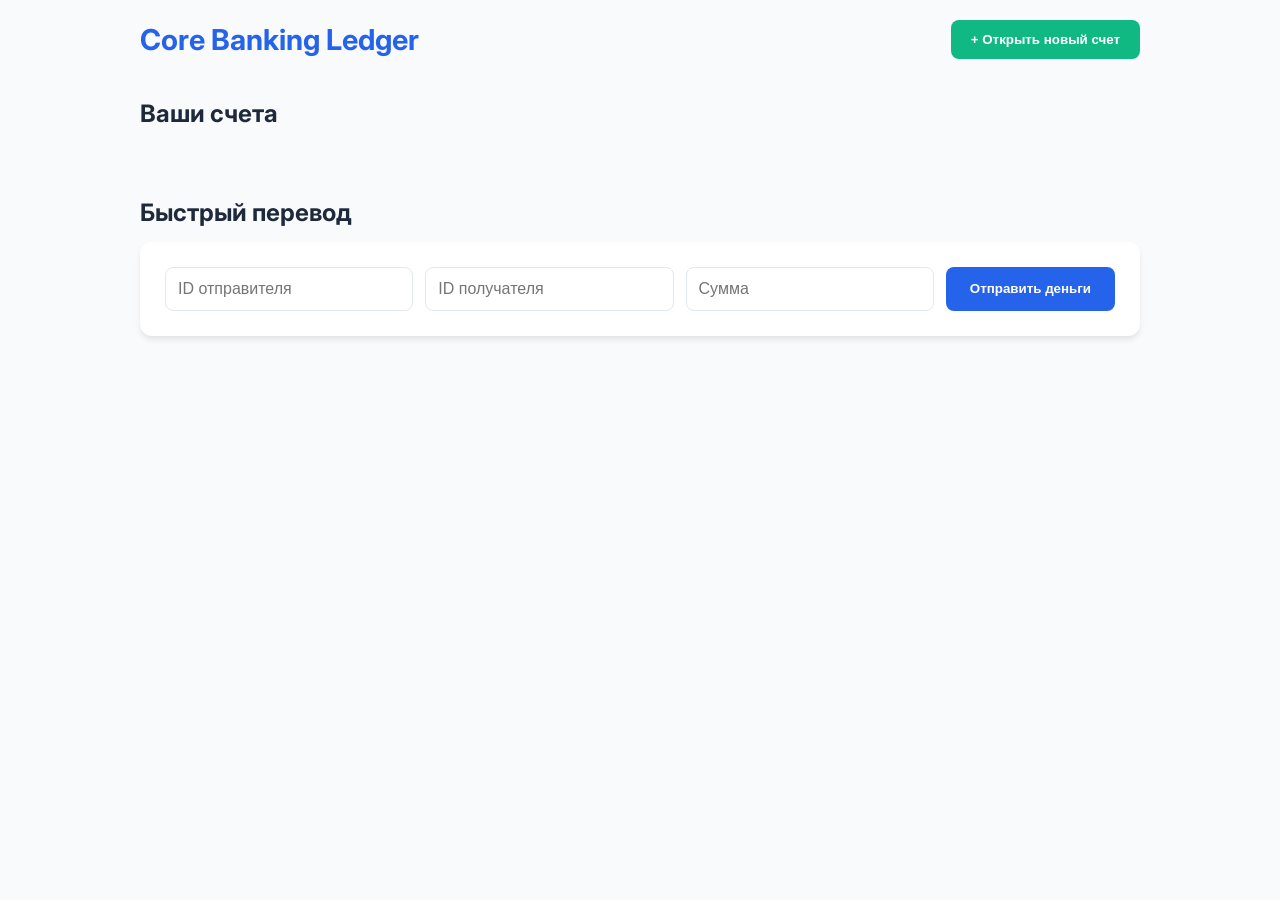
==== static/index.html @ 8a7ff7f7 "first commit" ====
<!DOCTYPE html>
<html lang="ru">
<head>
    <meta charset="UTF-8">
    <meta name="viewport" content="width=device-width, initial-scale=1.0">
    <title>Core Banking Ledger</title>
    <link rel="stylesheet" href="/static/style.css">
    <link href="https://fonts.googleapis.com/css2?family=Inter:wght@400;600;700&display=swap" rel="stylesheet">
</head>
<body>
    <div class="container">
        <header>
            <h1>Core Banking Ledger</h1>
            <button class="add-account-btn" onclick="openModal()">+ Открыть новый счет</button>
        </header>

        <section>
            <h2>Ваши счета</h2>
            <div id="accounts-list" class="accounts-grid">
                <!-- Сюда JS вставит карточки -->
            </div>
        </section>

        <section class="transfer-section">
            <h2>Быстрый перевод</h2>
            <div class="transfer-card">
                <input type="number" id="from-id" placeholder="ID отправителя">
                <input type="number" id="to-id" placeholder="ID получателя">
                <input type="number" id="amount" placeholder="Сумма">
                <button onclick="makeTransfer()">Отправить деньги</button>
            </div>
        </section>
    </div>

    <!-- Всплывающее окно -->
    <div id="modal" class="modal-overlay">
        <div class="modal-content">
            <h3>Открытие нового счета</h3>
            <p>Введите имя и фамилию владельца:</p>
            <input type="text" id="new-owner-name" placeholder="Ivan Ivanov">
            <div class="modal-actions">
                <button onclick="closeModal()" class="cancel-btn">Отмена</button>
                <button onclick="createAccount()" class="confirm-btn">Создать счет</button>
            </div>
        </div>
    </div>

    <script src="/static/script.js"></script>
</body>
</html>
---- static/style.css ----
/* Базовые настройки */
* {
    box-sizing: border-box;
}

body {
    font-family: 'Inter', sans-serif;
    background-color: #f8fafc;
    color: #1e293b;
    margin: 0;
    padding: 20px;
}

.container {
    max-width: 1000px;
    margin: 0 auto;
}

/* Шапка сайта */
header {
    display: flex;
    justify-content: space-between;
    align-items: center;
    margin-bottom: 40px;
}

header h1 {
    color: #2563eb;
    margin: 0;
    font-size: 1.8rem;
}

/* Кнопка "Открыть новый счет" */
.add-account-btn {
    background: #10b981;
    color: white;
    border: none;
    padding: 12px 20px;
    border-radius: 8px;
    font-weight: 600;
    cursor: pointer;
    transition: background 0.2s, transform 0.1s;
}

.add-account-btn:hover {
    background: #059669;
}

.add-account-btn:active {
    transform: scale(0.98);
}

/* Сетка счетов */
.accounts-grid {
    display: grid;
    grid-template-columns: repeat(auto-fill, minmax(250px, 1fr));
    gap: 20px;
    margin-bottom: 50px;
}

/* Карточка счета */
.account-card {
    background: white;
    padding: 25px;
    border-radius: 12px;
    box-shadow: 0 4px 6px -1px rgba(0, 0, 0, 0.1);
    border-left: 5px solid #2563eb;
    position: relative;
    transition: transform 0.2s;
}

.account-card:hover {
    transform: translateY(-5px);
}

.account-card .balance {
    font-size: 1.6rem;
    font-weight: 700;
    margin-top: 10px;
    color: #0f172a;
}

/* Кнопка удаления (крестик) на карточке */
.delete-btn {
    position: absolute;
    top: 10px;
    right: 10px;
    background: none;
    border: none;
    color: #cbd5e1;
    font-size: 1.2rem;
    cursor: pointer;
    transition: color 0.2s;
}

.delete-btn:hover {
    color: #ef4444;
}

/* Кнопка "Пополнить" на карточке */
.deposit-btn {
    margin-top: 15px;
    width: 100%;
    background: white;
    color: #2563eb;
    border: 1px solid #2563eb;
    padding: 8px;
    border-radius: 6px;
    font-weight: 600;
    cursor: pointer;
    transition: all 0.2s;
}

.deposit-btn:hover {
    background: #2563eb;
    color: white;
}

/* Секция перевода */
.transfer-section h2 {
    margin-bottom: 15px;
}

.transfer-card {
    background: white;
    padding: 25px;
    border-radius: 12px;
    box-shadow: 0 4px 6px -1px rgba(0, 0, 0, 0.1);
    display: flex;
    gap: 12px;
}

.transfer-card input {
    padding: 12px;
    border: 1px solid #e2e8f0;
    border-radius: 8px;
    flex: 1;
    font-size: 1rem;
}

.transfer-card button {
    background: #2563eb;
    color: white;
    border: none;
    padding: 12px 24px;
    border-radius: 8px;
    cursor: pointer;
    font-weight: 600;
    transition: background 0.2s;
}

.transfer-card button:hover {
    background: #1d4ed8;
}

/* МОДАЛЬНОЕ ОКНО */
.modal-overlay {
    display: none; /* Скрыто по умолчанию, JS меняет на 'flex' */
    position: fixed;
    top: 0;
    left: 0;
    width: 100%;
    height: 100%;
    background: rgba(15, 23, 42, 0.6); /* Полупрозрачный темный фон */
    align-items: center;
    justify-content: center;
    z-index: 1000;
    backdrop-filter: blur(4px); /* Легкое размытие заднего плана */
}

.modal-content {
    background: white;
    padding: 30px;
    border-radius: 16px;
    width: 100%;
    max-width: 400px;
    box-shadow: 0 20px 25px -5px rgba(0, 0, 0, 0.1);
}

.modal-content h3 {
    margin-top: 0;
    color: #0f172a;
}

.modal-content input {
    width: 100%;
    padding: 12px;
    margin: 20px 0;
    border: 1px solid #e2e8f0;
    border-radius: 8px;
    font-size: 1rem;
    box-sizing: border-box;
}

.modal-actions {
    display: flex;
    gap: 10px;
    justify-content: flex-end;
}

.cancel-btn {
    background: #f1f5f9;
    border: none;
    padding: 10px 20px;
    border-radius: 8px;
    cursor: pointer;
    font-weight: 600;
    color: #64748b;
}

.confirm-btn {
    background: #2563eb;
    color: white;
    border: none;
    padding: 10px 20px;
    border-radius: 8px;
    cursor: pointer;
    font-weight: 600;
}

.confirm-btn:hover {
    background: #1d4ed8;
}
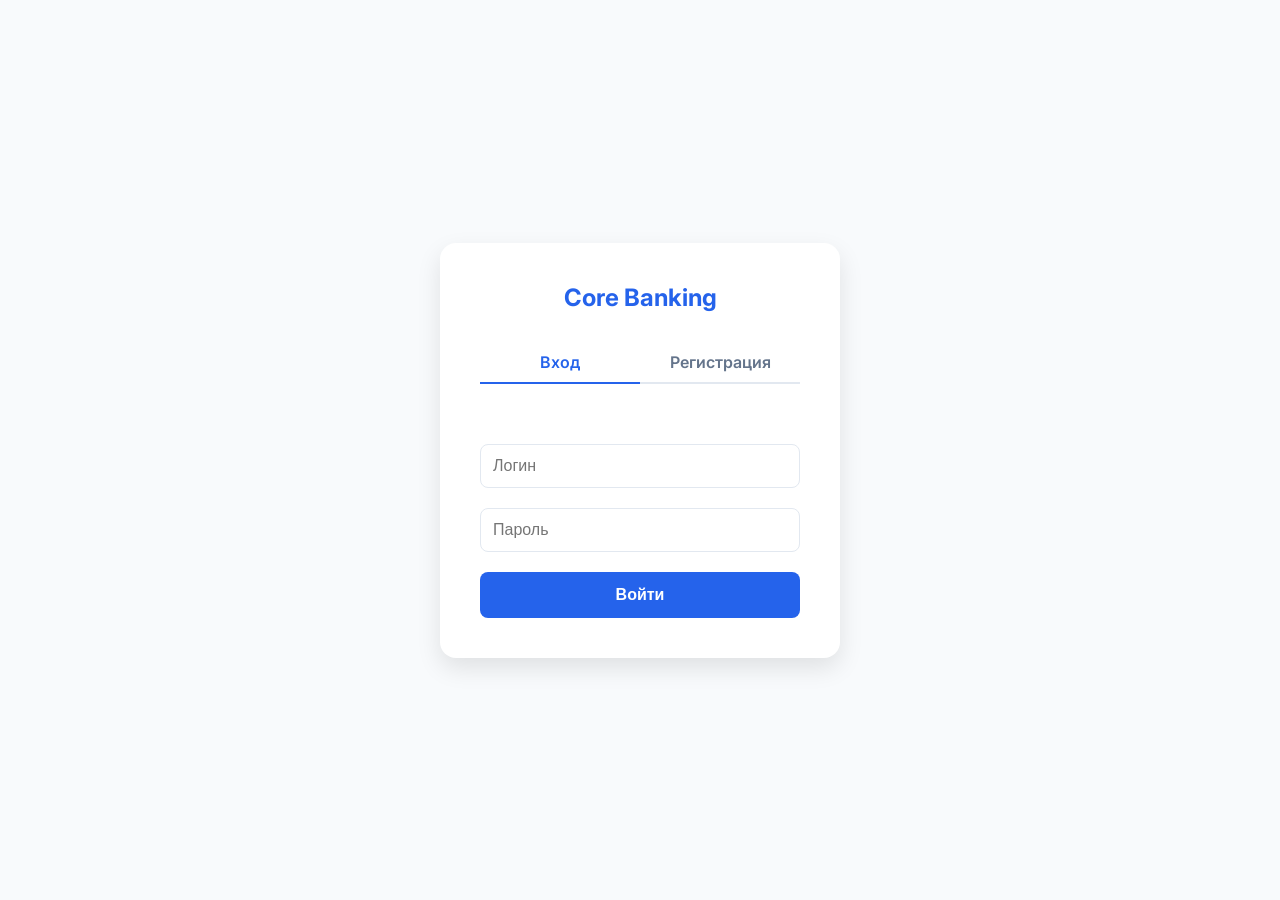
==== commit 03ecb219: "Authorization page added, and main page updated to include login/logout functionality." ====
--- a/static/index.html
+++ b/static/index.html
@@ -11,7 +11,11 @@
     <div class="container">
         <header>
             <h1>Core Banking Ledger</h1>
-            <button class="add-account-btn" onclick="openModal()">+ Открыть новый счет</button>
+            <div style="display: flex; gap: 15px; align-items: center;">
+                <span id="current-username" style="font-weight: 600; color: #475569;"></span>
+                <button class="add-account-btn" onclick="openModal()">+ Открыть новый счет</button>
+                <button class="cancel-btn" onclick="logout()">Выйти</button>
+            </div>
         </header>
 
         <section>
@@ -45,6 +49,19 @@
         </div>
     </div>
 
+    <!-- Модальное окно истории -->
+<div id="history-modal" class="modal-overlay">
+    <div class="modal-content" style="max-width: 600px;">
+        <h3>История операций</h3>
+        <div id="history-content" style="max-height: 400px; overflow-y: auto; margin: 20px 0;">
+            <!-- Сюда JS вставит таблицу -->
+        </div>
+        <div class="modal-actions">
+            <button class="cancel-btn" onclick="closeHistory()">Закрыть</button>
+        </div>
+    </div>
+</div>
+
     <script src="/static/script.js"></script>
 </body>
 </html>
--- a/static/style.css
+++ b/static/style.css
@@ -220,4 +220,30 @@
 
 .confirm-btn:hover {
     background: #1d4ed8;
+}
+.card-actions {
+    display: flex;
+    gap: 8px;
+    margin-top: 15px;
+}
+
+.history-btn {
+    flex: 1;
+    background: #f1f5f9;
+    border: 1px solid #cbd5e1;
+    color: #475569;
+    padding: 8px;
+    border-radius: 6px;
+    cursor: pointer;
+    font-weight: 600;
+    transition: 0.2s;
+}
+
+.history-btn:hover {
+    background: #e2e8f0;
+}
+
+.deposit-btn {
+    flex: 1; /* Чтобы кнопки были одинаковой ширины */
+    margin-top: 0; 
 }
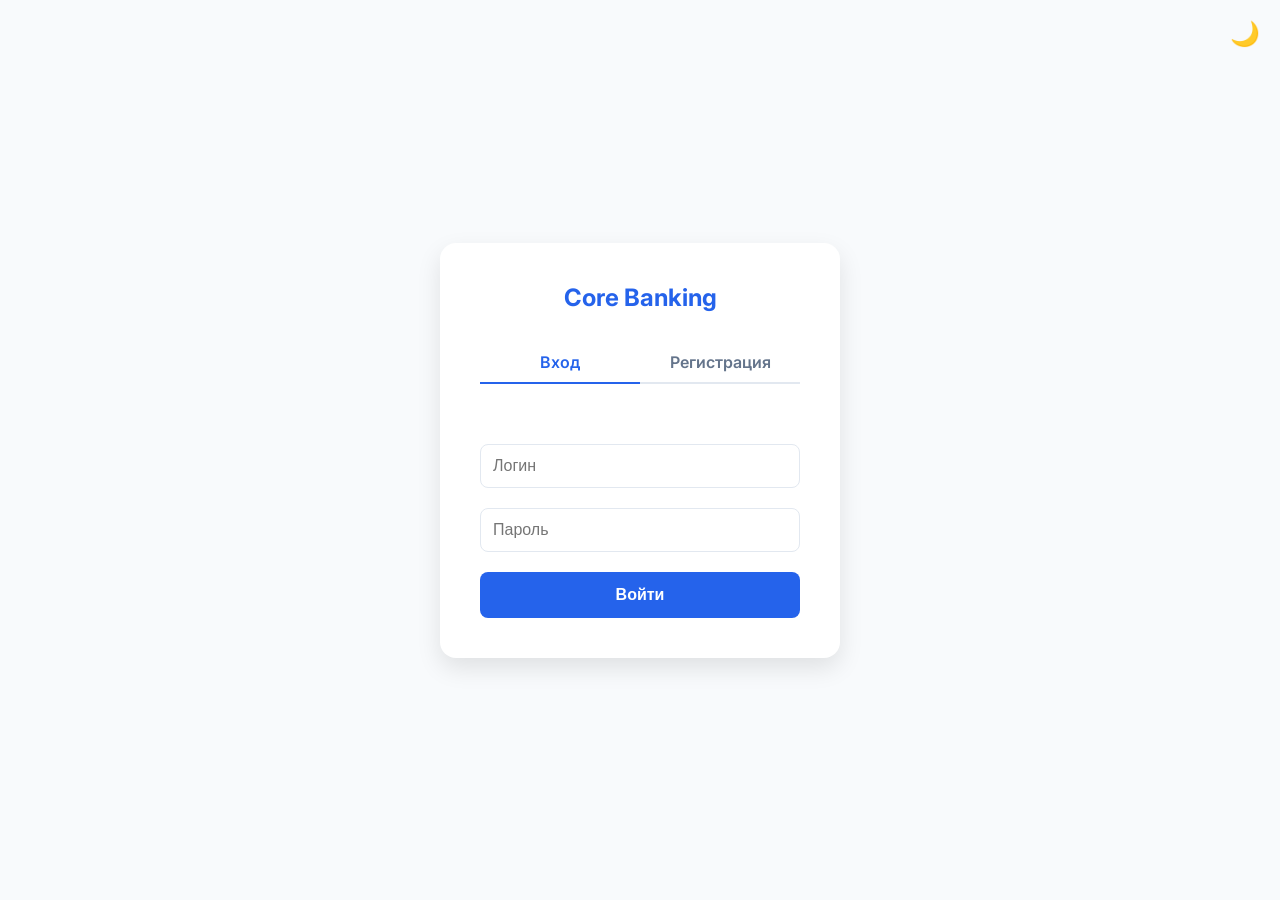
==== commit e1e6715a: "Dark theme toggle button added to the header of the index.html file. ." ====
--- a/static/index.html
+++ b/static/index.html
@@ -12,6 +12,7 @@
         <header>
             <h1>Core Banking Ledger</h1>
             <div style="display: flex; gap: 15px; align-items: center;">
+                <button id="theme-toggle" onclick="toggleTheme()" style="background: none; border: none; font-size: 1.5rem; cursor: pointer; padding: 0;" title="Сменить тему">🌙</button>
                 <span id="current-username" style="font-weight: 600; color: #475569;"></span>
                 <button class="add-account-btn" onclick="openModal()">+ Открыть новый счет</button>
                 <button class="cancel-btn" onclick="logout()">Выйти</button>
--- a/static/style.css
+++ b/static/style.css
@@ -246,4 +246,61 @@
 .deposit-btn {
     flex: 1; /* Чтобы кнопки были одинаковой ширины */
     margin-top: 0; 
+}
+
+/* --- Dark Theme Implemented --- */
+body.dark-theme {
+    background-color: #091123;
+    color: #d0d74c;
+}
+
+body.dark-theme .account-card,
+body.dark-theme .transfer-card,
+body.dark-theme .modal-content,
+body.dark-theme .auth-card {
+    background: #1e293b;
+    box-shadow: 0 4px 6px -1px rgba(0, 0, 0, 0.4);
+}
+
+body.dark-theme .account-card .balance,
+body.dark-theme .modal-content h3,
+body.dark-theme header h1 {
+    color: #ecc605;
+}
+
+body.dark-theme #current-username {
+    color: #cbd5e1 !important;
+}
+
+body.dark-theme input {
+    background: #0f172a;
+    color: #e8cc4f;
+    border: 1px solid #334155;
+}
+
+body.dark-theme .cancel-btn,
+body.dark-theme .history-btn {
+    background: #334155;
+    color: #f8fafc;
+    border: none;
+}
+
+body.dark-theme .cancel-btn:hover,
+body.dark-theme .history-btn:hover {
+    background: #475569;
+}
+
+/* --- СТИЛИ ДЛЯ СТРАНИЦЫ АВТОРИЗАЦИИ --- */
+body.dark-theme .tabs {
+    border-bottom: 2px solid #334155;
+}
+body.dark-theme .tab {
+    color: #94a3b8;
+}
+body.dark-theme .tab.active {
+    border-bottom: 2px solid #60a5fa;
+    color: #60a5fa;
+}
+body.dark-theme .auth-card h2 {
+    color: #60a5fa;
 }
